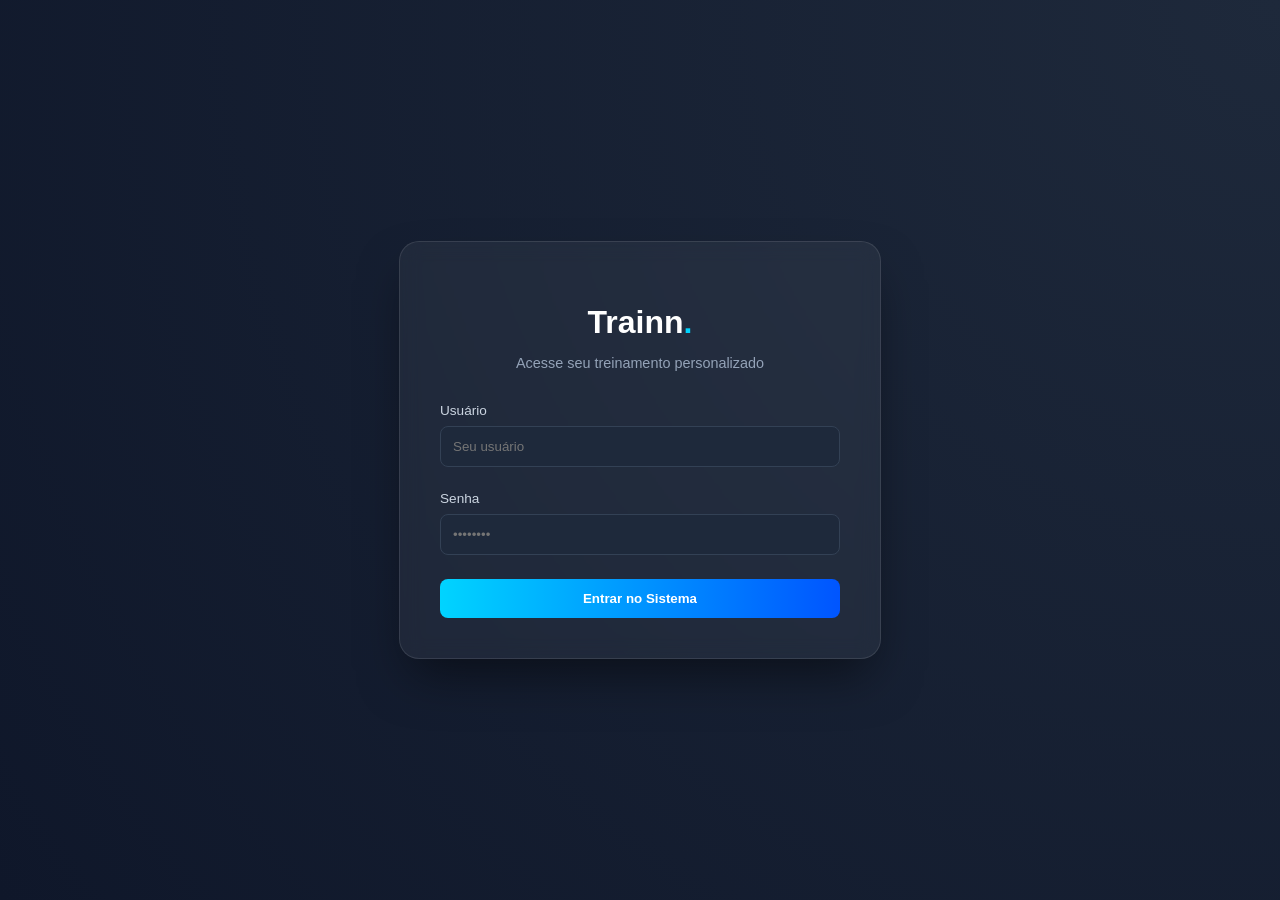
==== login.html @ ffa5764e "tela de login" ====
<!DOCTYPE html>
<html lang="pt-br">
<head>
    <meta charset="UTF-8">
    <meta name="viewport" content="width=device-width, initial-scale=1.0">
    <title>Trainn | Login Premium</title>
    <style>
        :root {
            --primary-color: #00d4ff;
            --accent-color: #0055ff;
            --bg-dark: #0f172a;
            --glass-bg: rgba(255, 255, 255, 0.05);
        }

        body {
            margin: 0;
            font-family: 'Segoe UI', Roboto, sans-serif;
            background: radial-gradient(circle at top right, #1e293b, #0f172a);
            color: white;
            display: flex;
            justify-content: center;
            align-items: center;
            height: 100vh;
            overflow: hidden;
        }

        .login-card {
            background: var(--glass-bg);
            backdrop-filter: blur(10px);
            border: 1px solid rgba(255, 255, 255, 0.1);
            padding: 2.5rem;
            border-radius: 20px;
            box-shadow: 0 25px 50px -12px rgba(0, 0, 0, 0.5);
            width: 100%;
            max-width: 400px;
            text-align: center;
        }

        h1 { margin-bottom: 0.5rem; font-weight: 700; }
        p { color: #94a3b8; margin-bottom: 2rem; font-size: 0.9rem; }

        .input-group { margin-bottom: 1.5rem; text-align: left; }
        label { display: block; margin-bottom: 0.5rem; color: #cbd5e1; font-size: 0.85rem; }

        input {
            width: 100%;
            padding: 12px;
            border-radius: 8px;
            border: 1px solid #334155;
            background: #1e293b;
            color: white;
            box-sizing: border-box;
            transition: border 0.3s ease;
        }

        input:focus {
            outline: none;
            border-color: var(--primary-color);
            box-shadow: 0 0 0 2px rgba(0, 212, 255, 0.2);
        }

        button {
            width: 100%;
            padding: 12px;
            border: none;
            border-radius: 8px;
            background: linear-gradient(to right, var(--primary-color), var(--accent-color));
            color: white;
            font-weight: bold;
            cursor: pointer;
            transition: transform 0.2s ease, opacity 0.2s;
        }

        button:hover { opacity: 0.9; transform: translateY(-1px); }

        .error-msg {
            color: #ef4444;
            font-size: 0.85rem;
            margin-top: 1rem;
            display: none;
        }
    </style>
</head>
<body>

    <div class="login-card">
        <h1>Trainn<span style="color: var(--primary-color);">.</span></h1>
        <p>Acesse seu treinamento personalizado</p>

        <form id="loginForm">
            <div class="input-group">
                <label>Usuário</label>
                <input type="text" id="username" placeholder="Seu usuário" required>
            </div>
            <div class="input-group">
                <label>Senha</label>
                <input type="password" id="password" placeholder="••••••••" required>
            </div>
            <button type="submit">Entrar no Sistema</button>
            <div id="error" class="error-msg">Usuário ou senha incorretos.</div>
        </form>
    </div>

    <script src="auth.js"></script>
</body>
</html>
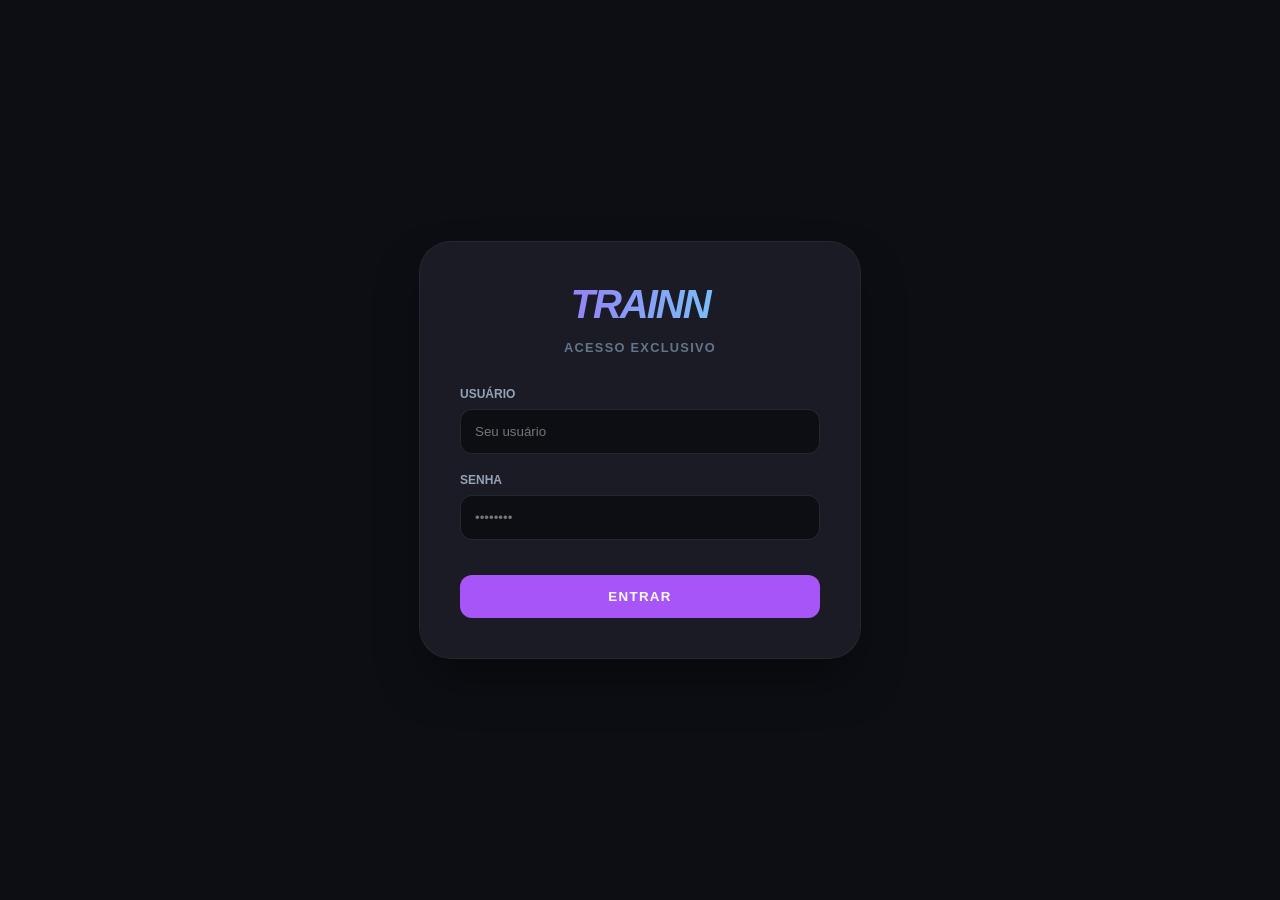
==== commit 69ccb8ca: "ff" ====
--- a/login.html
+++ b/login.html
@@ -3,19 +3,18 @@
 <head>
     <meta charset="UTF-8">
     <meta name="viewport" content="width=device-width, initial-scale=1.0">
-    <title>Trainn | Login Premium</title>
+    <title>TRAINN | Login Premium</title>
     <style>
         :root {
-            --primary-color: #00d4ff;
-            --accent-color: #0055ff;
-            --bg-dark: #0f172a;
-            --glass-bg: rgba(255, 255, 255, 0.05);
+            --primary-gradient: linear-gradient(to right, #A855F7, #67E8F9); /* Violeta para Cyan */
+            --bg-dark: #0D0E14;
+            --card-bg: #1A1B24;
         }
 
         body {
             margin: 0;
-            font-family: 'Segoe UI', Roboto, sans-serif;
-            background: radial-gradient(circle at top right, #1e293b, #0f172a);
+            font-family: 'Inter', sans-serif;
+            background-color: var(--bg-dark);
             color: white;
             display: flex;
             justify-content: center;
@@ -25,57 +24,75 @@
         }
 
         .login-card {
-            background: var(--glass-bg);
-            backdrop-filter: blur(10px);
-            border: 1px solid rgba(255, 255, 255, 0.1);
+            background: var(--card-bg);
             padding: 2.5rem;
-            border-radius: 20px;
+            border-radius: 32px;
+            border: 1px solid rgba(255, 255, 255, 0.05);
             box-shadow: 0 25px 50px -12px rgba(0, 0, 0, 0.5);
             width: 100%;
-            max-width: 400px;
+            max-width: 360px;
             text-align: center;
         }
 
-        h1 { margin-bottom: 0.5rem; font-weight: 700; }
-        p { color: #94a3b8; margin-bottom: 2rem; font-size: 0.9rem; }
+        /* Estilo fiel ao seu Dashboard */
+        .logo-text {
+            font-size: 2.5rem;
+            font-weight: 900;
+            background: var(--primary-gradient);
+            -webkit-background-clip: text;
+            -webkit-text-fill-color: transparent;
+            font-style: italic;
+            letter-spacing: -0.05em;
+            margin-bottom: 0.5rem;
+            display: block;
+        }
 
-        .input-group { margin-bottom: 1.5rem; text-align: left; }
-        label { display: block; margin-bottom: 0.5rem; color: #cbd5e1; font-size: 0.85rem; }
+        p { color: #64748b; margin-bottom: 2rem; font-size: 0.8rem; font-weight: 600; text-transform: uppercase; letter-spacing: 0.1em; }
+
+        .input-group { margin-bottom: 1.2rem; text-align: left; }
+        label { display: block; margin-bottom: 0.5rem; color: #94a3b8; font-size: 0.75rem; font-weight: 700; text-transform: uppercase; }
 
         input {
             width: 100%;
-            padding: 12px;
-            border-radius: 8px;
-            border: 1px solid #334155;
-            background: #1e293b;
+            padding: 14px;
+            border-radius: 12px;
+            border: 1px solid rgba(255, 255, 255, 0.1);
+            background: #0D0E14;
             color: white;
             box-sizing: border-box;
-            transition: border 0.3s ease;
+            outline: none;
+            transition: all 0.3s ease;
         }
 
         input:focus {
-            outline: none;
-            border-color: var(--primary-color);
-            box-shadow: 0 0 0 2px rgba(0, 212, 255, 0.2);
+            border-color: #A855F7;
+            box-shadow: 0 0 0 1px #A855F7;
         }
 
         button {
             width: 100%;
-            padding: 12px;
+            padding: 14px;
             border: none;
-            border-radius: 8px;
-            background: linear-gradient(to right, var(--primary-color), var(--accent-color));
+            border-radius: 12px;
+            background: #A855F7; /* Violeta sólido para o botão */
             color: white;
-            font-weight: bold;
+            font-weight: 900;
+            text-transform: uppercase;
+            letter-spacing: 0.1em;
             cursor: pointer;
-            transition: transform 0.2s ease, opacity 0.2s;
+            transition: all 0.2s ease;
+            margin-top: 1rem;
         }
 
-        button:hover { opacity: 0.9; transform: translateY(-1px); }
+        button:hover {
+            transform: scale(1.02);
+            box-shadow: 0 10px 20px -10px rgba(168, 85, 247, 0.5);
+        }
 
         .error-msg {
             color: #ef4444;
-            font-size: 0.85rem;
+            font-size: 0.75rem;
+            font-weight: 700;
             margin-top: 1rem;
             display: none;
         }
@@ -84,23 +101,55 @@
 <body>
 
     <div class="login-card">
-        <h1>Trainn<span style="color: var(--primary-color);">.</span></h1>
-        <p>Acesse seu treinamento personalizado</p>
+        <span class="logo-text">TRAINN</span>
+        <p>Acesso Exclusivo</p>
 
         <form id="loginForm">
             <div class="input-group">
                 <label>Usuário</label>
-                <input type="text" id="username" placeholder="Seu usuário" required>
+                <input type="text" id="username" placeholder="Seu usuário" required autocomplete="off">
             </div>
             <div class="input-group">
                 <label>Senha</label>
                 <input type="password" id="password" placeholder="••••••••" required>
             </div>
-            <button type="submit">Entrar no Sistema</button>
-            <div id="error" class="error-msg">Usuário ou senha incorretos.</div>
+            <button type="submit">Entrar</button>
+            <div id="error" class="error-msg">Dados incorretos. Tente novamente.</div>
         </form>
     </div>
 
-    <script src="auth.js"></script>
+    <script>
+        document.getElementById('loginForm').addEventListener('submit', function(e) {
+            e.preventDefault();
+
+            const user = document.getElementById('username').value;
+            const pass = document.getElementById('password').value;
+            const errorMsg = document.getElementById('error');
+
+            // MOCK DE USUÁRIOS CONFORME SOLICITADO
+            const users = {
+                'paulo_rocha': { pass: 'Paulo689', script: 'app.js' },
+                'juliana_rocha': { pass: 'Juliana1996', script: 'app2.js' }
+            };
+
+            if (users[user] && users[user].pass === pass) {
+                // Salva os dados para o Index/Dashboard usar
+                localStorage.setItem('userScript', users[user].script);
+                localStorage.setItem('userName', user);
+                
+                // Redireciona para o seu arquivo principal
+                window.location.href = 'index.html'; 
+            } else {
+                errorMsg.style.display = 'block';
+                // Efeito vibrar no erro (opcional)
+                document.querySelector('.login-card').animate([
+                    { transform: 'translateX(0)' },
+                    { transform: 'translateX(-5px)' },
+                    { transform: 'translateX(5px)' },
+                    { transform: 'translateX(0)' }
+                ], { duration: 200 });
+            }
+        });
+    </script>
 </body>
 </html>
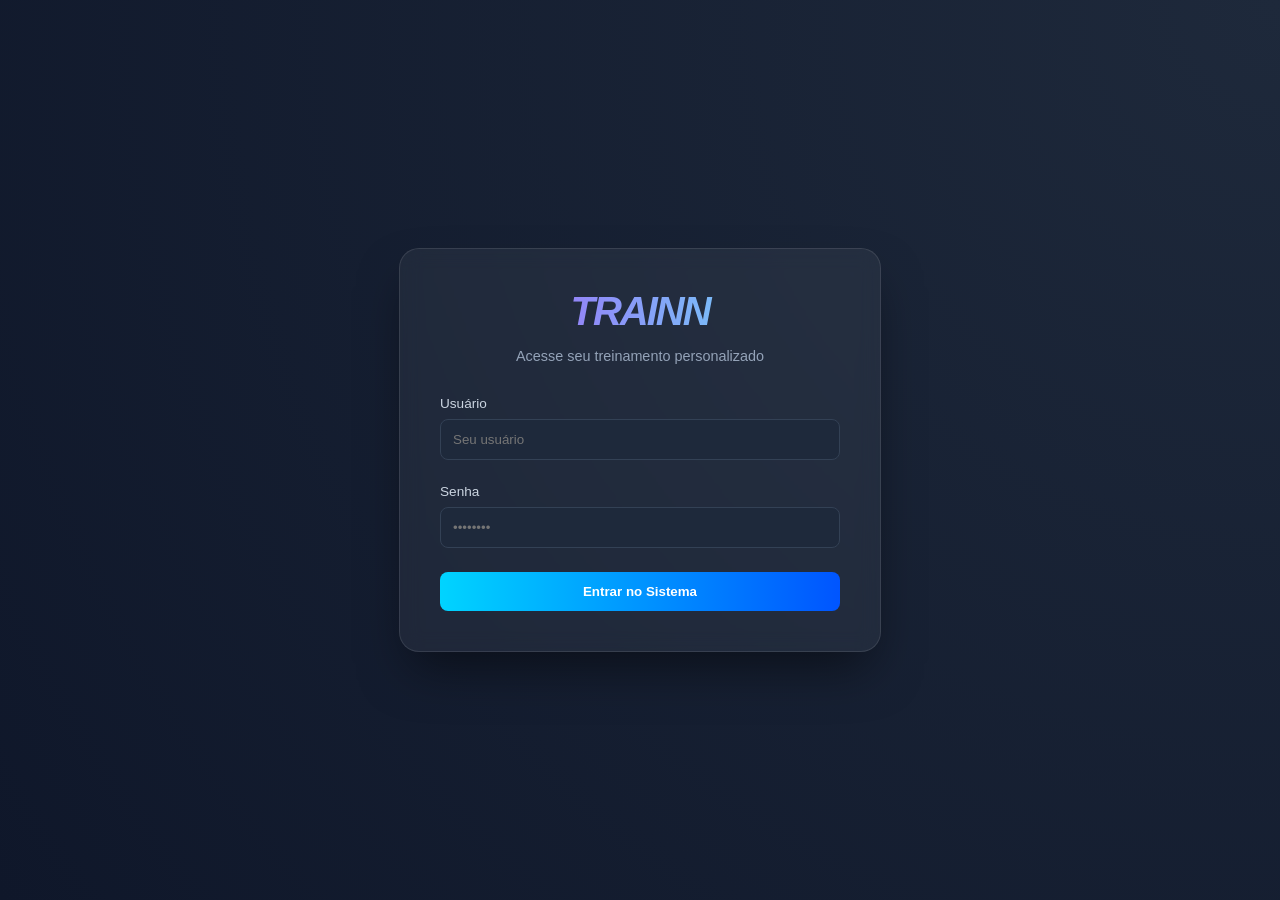
==== commit 1bf1b411: "ff" ====
--- a/login.html
+++ b/login.html
@@ -3,35 +3,26 @@
 <head>
     <meta charset="UTF-8">
     <meta name="viewport" content="width=device-width, initial-scale=1.0">
-    <title>TRAINN | Login Premium</title>
+    <title>Trainn | Login Premium</title>
     <style>
         :root {
+            --primary-color: #00d4ff;
             --primary-gradient: linear-gradient(to right, #A855F7, #67E8F9); /* Violeta para Cyan */
-            --bg-dark: #0D0E14;
-            --card-bg: #1A1B24;
+            --accent-color: #0055ff;
+            --bg-dark: #0f172a;
+            --glass-bg: rgba(255, 255, 255, 0.05);
         }
 
         body {
             margin: 0;
-            font-family: 'Inter', sans-serif;
-            background-color: var(--bg-dark);
+            font-family: 'Segoe UI', Roboto, sans-serif;
+            background: radial-gradient(circle at top right, #1e293b, #0f172a);
             color: white;
             display: flex;
             justify-content: center;
             align-items: center;
             height: 100vh;
             overflow: hidden;
-        }
-
-        .login-card {
-            background: var(--card-bg);
-            padding: 2.5rem;
-            border-radius: 32px;
-            border: 1px solid rgba(255, 255, 255, 0.05);
-            box-shadow: 0 25px 50px -12px rgba(0, 0, 0, 0.5);
-            width: 100%;
-            max-width: 360px;
-            text-align: center;
         }
 
         /* Estilo fiel ao seu Dashboard */
@@ -46,53 +37,58 @@
             margin-bottom: 0.5rem;
             display: block;
         }
+        .login-card {
+            background: var(--glass-bg);
+            backdrop-filter: blur(10px);
+            border: 1px solid rgba(255, 255, 255, 0.1);
+            padding: 2.5rem;
+            border-radius: 20px;
+            box-shadow: 0 25px 50px -12px rgba(0, 0, 0, 0.5);
+            width: 100%;
+            max-width: 400px;
+            text-align: center;
+        }
 
-        p { color: #64748b; margin-bottom: 2rem; font-size: 0.8rem; font-weight: 600; text-transform: uppercase; letter-spacing: 0.1em; }
+        h1 { margin-bottom: 0.5rem; font-weight: 700; }
+        p { color: #94a3b8; margin-bottom: 2rem; font-size: 0.9rem; }
 
-        .input-group { margin-bottom: 1.2rem; text-align: left; }
-        label { display: block; margin-bottom: 0.5rem; color: #94a3b8; font-size: 0.75rem; font-weight: 700; text-transform: uppercase; }
+        .input-group { margin-bottom: 1.5rem; text-align: left; }
+        label { display: block; margin-bottom: 0.5rem; color: #cbd5e1; font-size: 0.85rem; }
 
         input {
             width: 100%;
-            padding: 14px;
-            border-radius: 12px;
-            border: 1px solid rgba(255, 255, 255, 0.1);
-            background: #0D0E14;
+            padding: 12px;
+            border-radius: 8px;
+            border: 1px solid #334155;
+            background: #1e293b;
             color: white;
             box-sizing: border-box;
-            outline: none;
-            transition: all 0.3s ease;
+            transition: border 0.3s ease;
         }
 
         input:focus {
-            border-color: #A855F7;
-            box-shadow: 0 0 0 1px #A855F7;
+            outline: none;
+            border-color: var(--primary-color);
+            box-shadow: 0 0 0 2px rgba(0, 212, 255, 0.2);
         }
 
         button {
             width: 100%;
-            padding: 14px;
+            padding: 12px;
             border: none;
-            border-radius: 12px;
-            background: #A855F7; /* Violeta sólido para o botão */
+            border-radius: 8px;
+            background: linear-gradient(to right, var(--primary-color), var(--accent-color));
             color: white;
-            font-weight: 900;
-            text-transform: uppercase;
-            letter-spacing: 0.1em;
+            font-weight: bold;
             cursor: pointer;
-            transition: all 0.2s ease;
-            margin-top: 1rem;
+            transition: transform 0.2s ease, opacity 0.2s;
         }
 
-        button:hover {
-            transform: scale(1.02);
-            box-shadow: 0 10px 20px -10px rgba(168, 85, 247, 0.5);
-        }
+        button:hover { opacity: 0.9; transform: translateY(-1px); }
 
         .error-msg {
             color: #ef4444;
-            font-size: 0.75rem;
-            font-weight: 700;
+            font-size: 0.85rem;
             margin-top: 1rem;
             display: none;
         }
@@ -102,54 +98,22 @@
 
     <div class="login-card">
         <span class="logo-text">TRAINN</span>
-        <p>Acesso Exclusivo</p>
+        <p>Acesse seu treinamento personalizado</p>
 
         <form id="loginForm">
             <div class="input-group">
                 <label>Usuário</label>
-                <input type="text" id="username" placeholder="Seu usuário" required autocomplete="off">
+                <input type="text" id="username" placeholder="Seu usuário" required>
             </div>
             <div class="input-group">
                 <label>Senha</label>
                 <input type="password" id="password" placeholder="••••••••" required>
             </div>
-            <button type="submit">Entrar</button>
-            <div id="error" class="error-msg">Dados incorretos. Tente novamente.</div>
+            <button type="submit">Entrar no Sistema</button>
+            <div id="error" class="error-msg">Usuário ou senha incorretos.</div>
         </form>
     </div>
 
-    <script>
-        document.getElementById('loginForm').addEventListener('submit', function(e) {
-            e.preventDefault();
-
-            const user = document.getElementById('username').value;
-            const pass = document.getElementById('password').value;
-            const errorMsg = document.getElementById('error');
-
-            // MOCK DE USUÁRIOS CONFORME SOLICITADO
-            const users = {
-                'paulo_rocha': { pass: 'Paulo689', script: 'app.js' },
-                'juliana_rocha': { pass: 'Juliana1996', script: 'app2.js' }
-            };
-
-            if (users[user] && users[user].pass === pass) {
-                // Salva os dados para o Index/Dashboard usar
-                localStorage.setItem('userScript', users[user].script);
-                localStorage.setItem('userName', user);
-                
-                // Redireciona para o seu arquivo principal
-                window.location.href = 'index.html'; 
-            } else {
-                errorMsg.style.display = 'block';
-                // Efeito vibrar no erro (opcional)
-                document.querySelector('.login-card').animate([
-                    { transform: 'translateX(0)' },
-                    { transform: 'translateX(-5px)' },
-                    { transform: 'translateX(5px)' },
-                    { transform: 'translateX(0)' }
-                ], { duration: 200 });
-            }
-        });
-    </script>
+    <script src="auth.js"></script>
 </body>
 </html>
